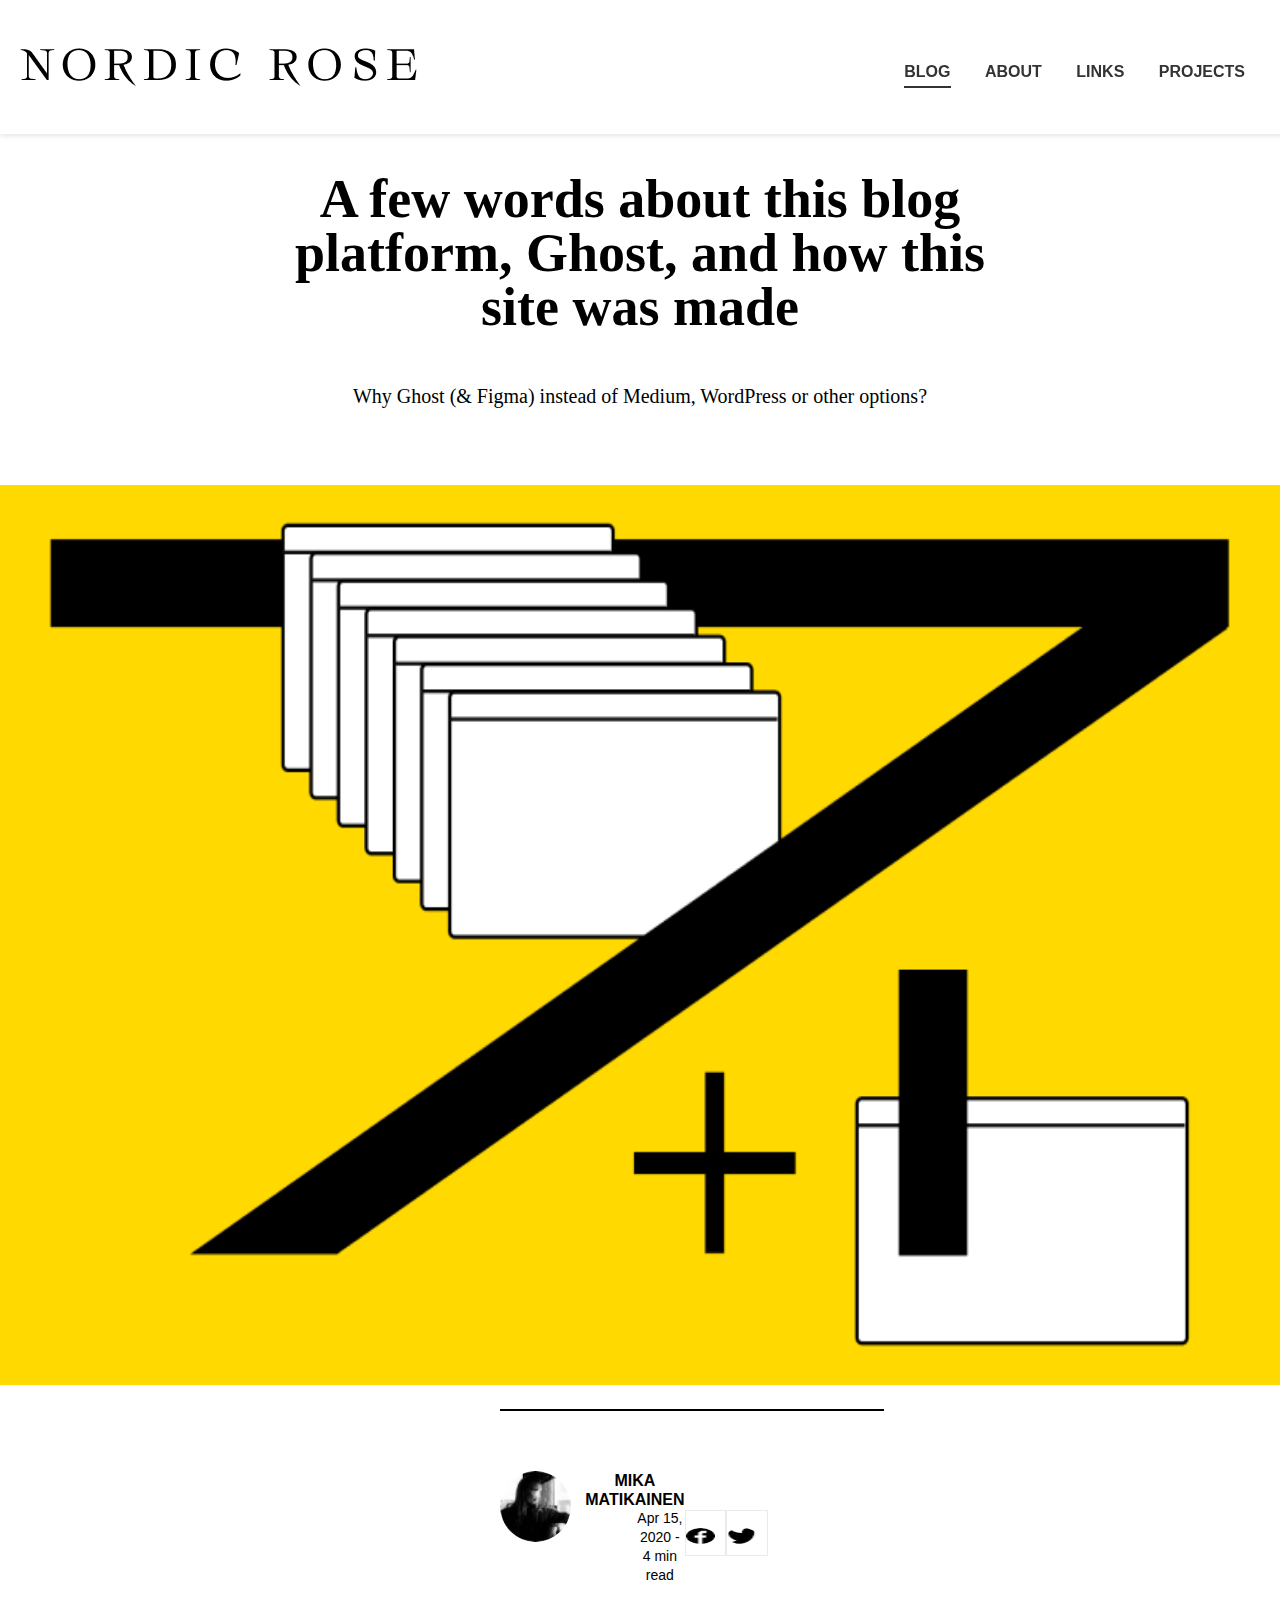
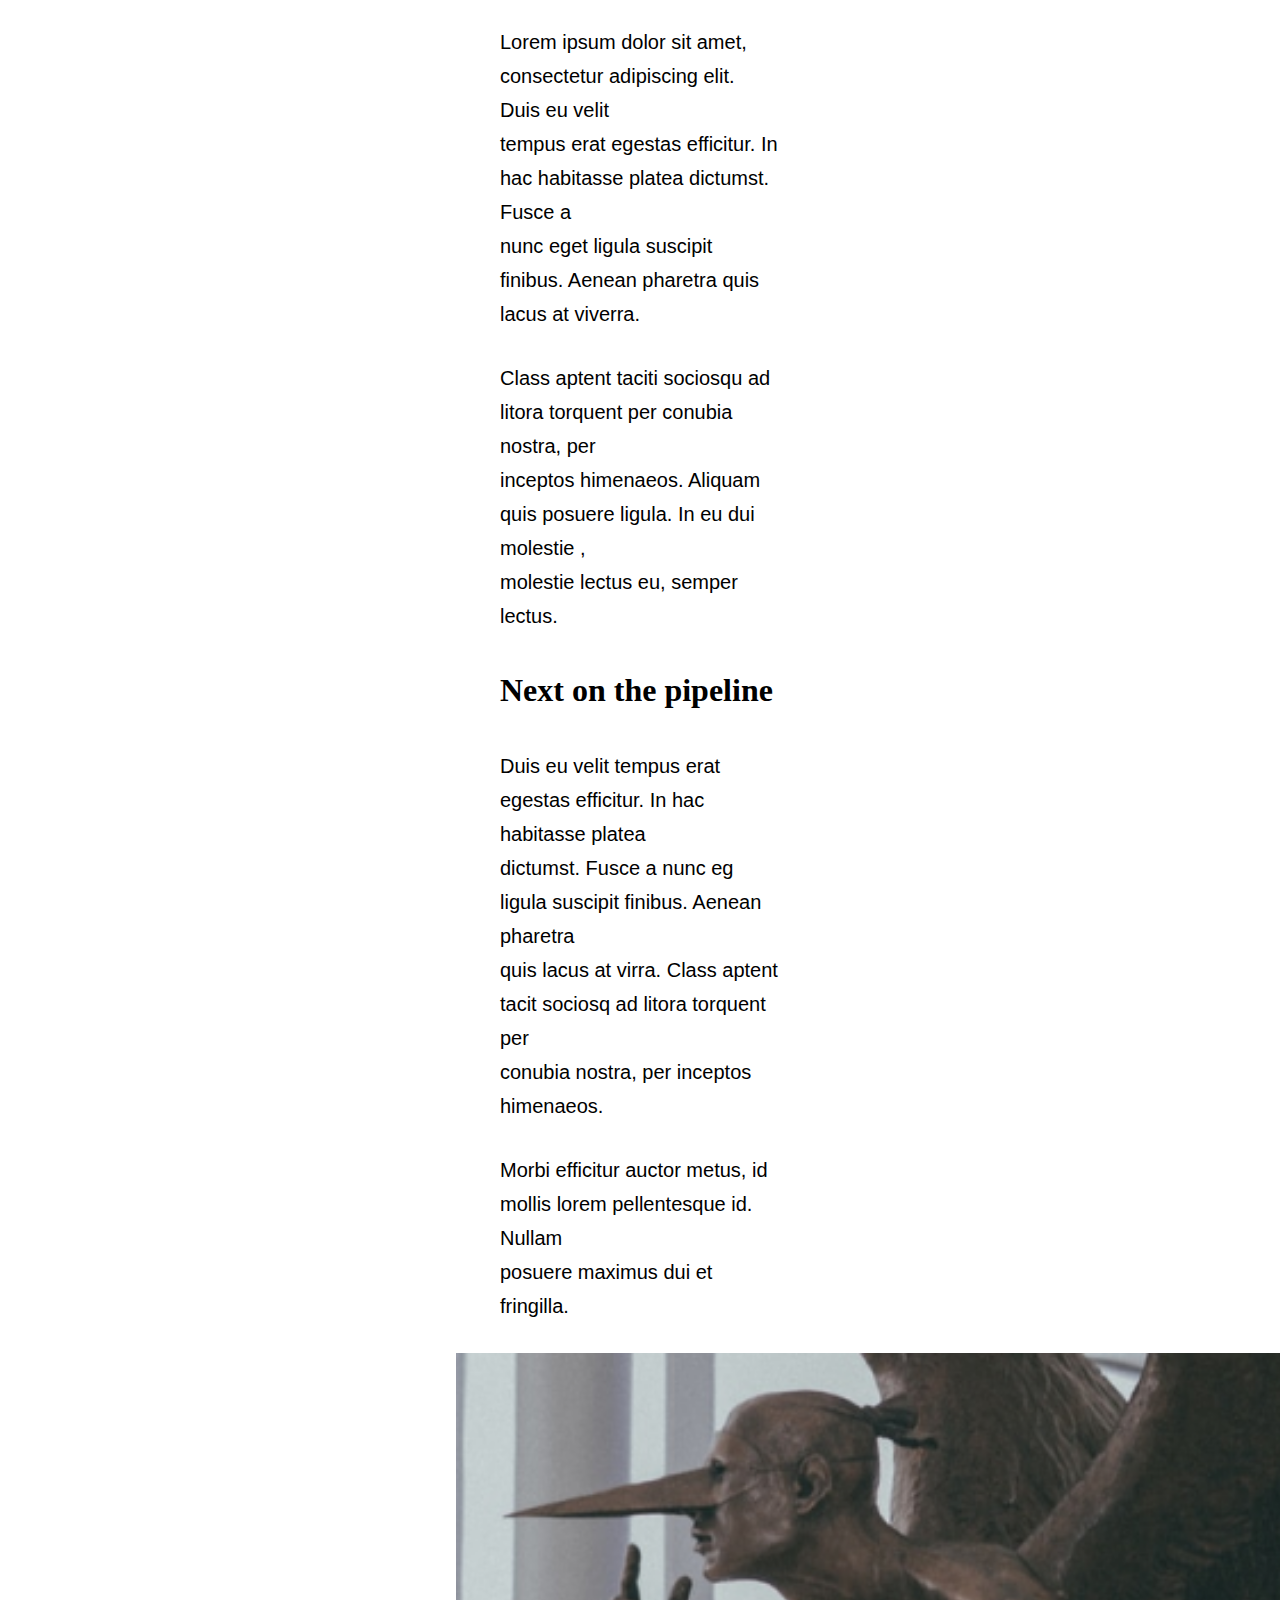
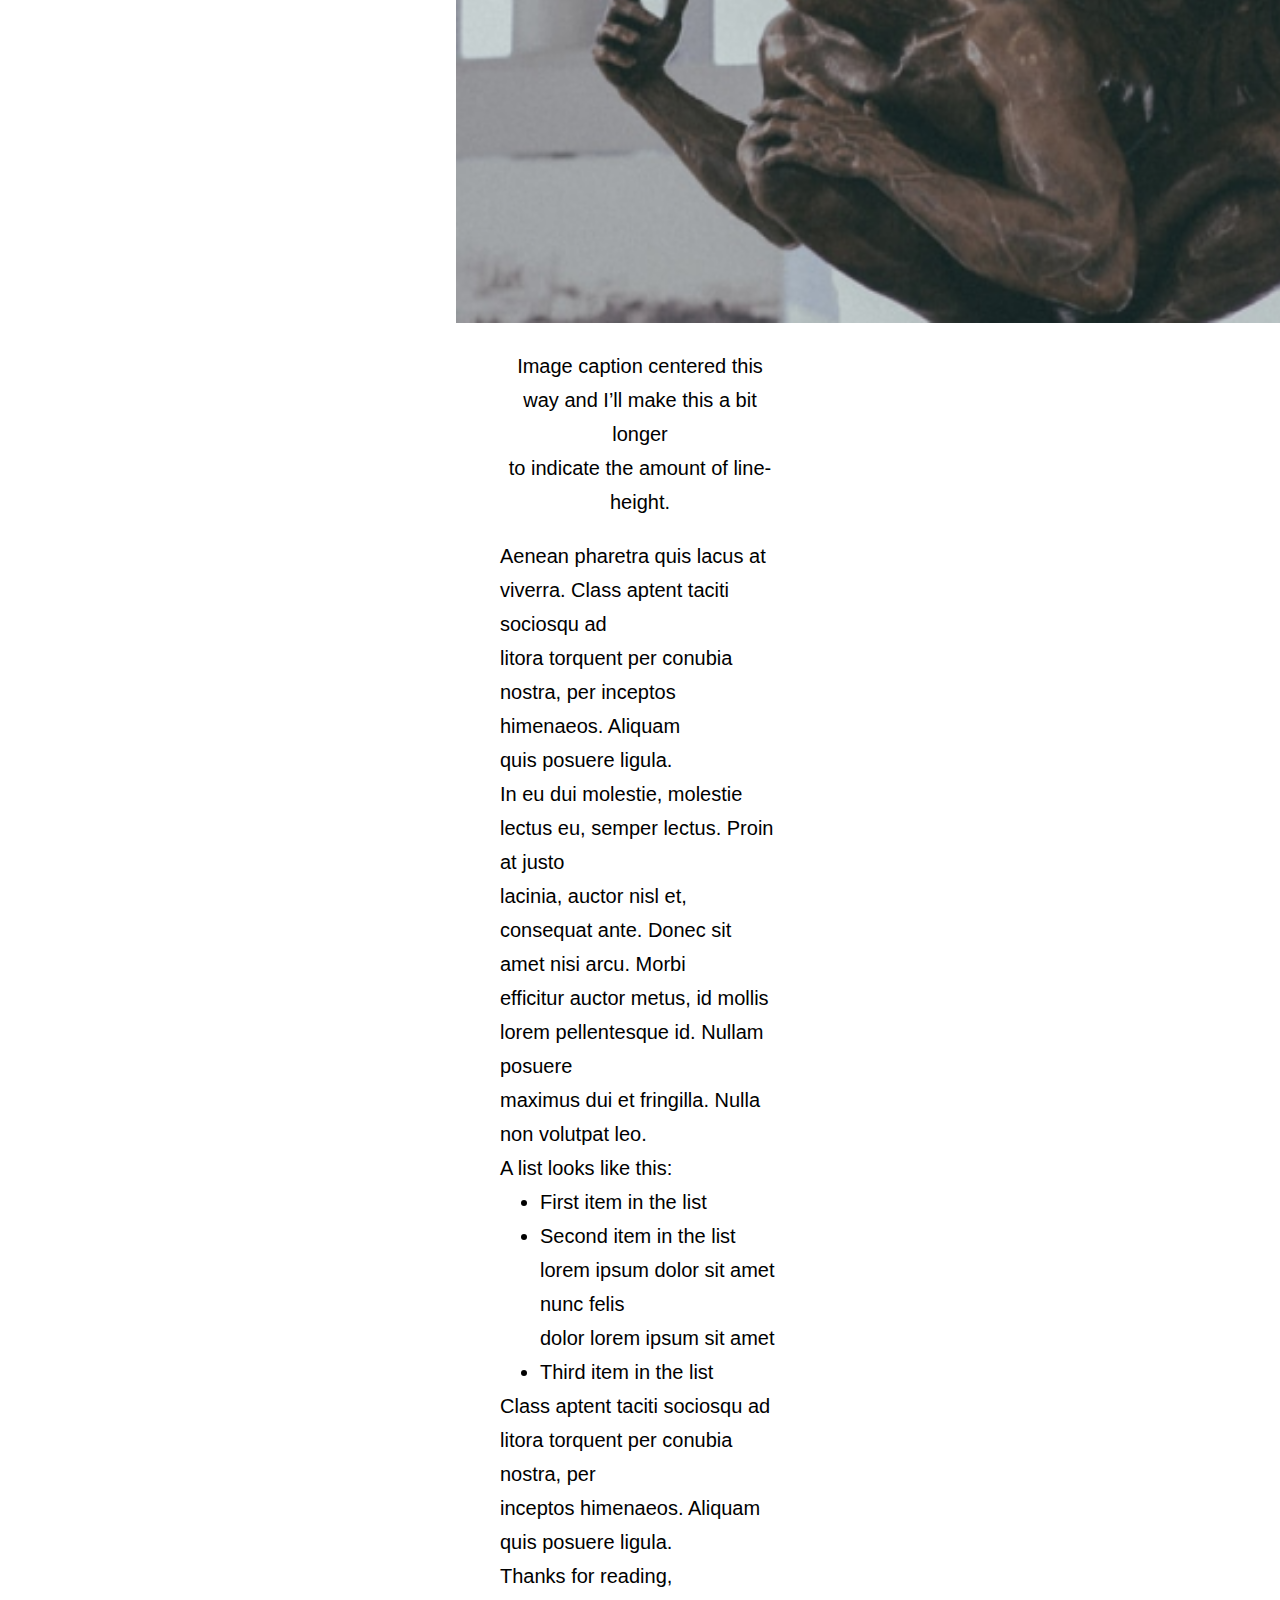
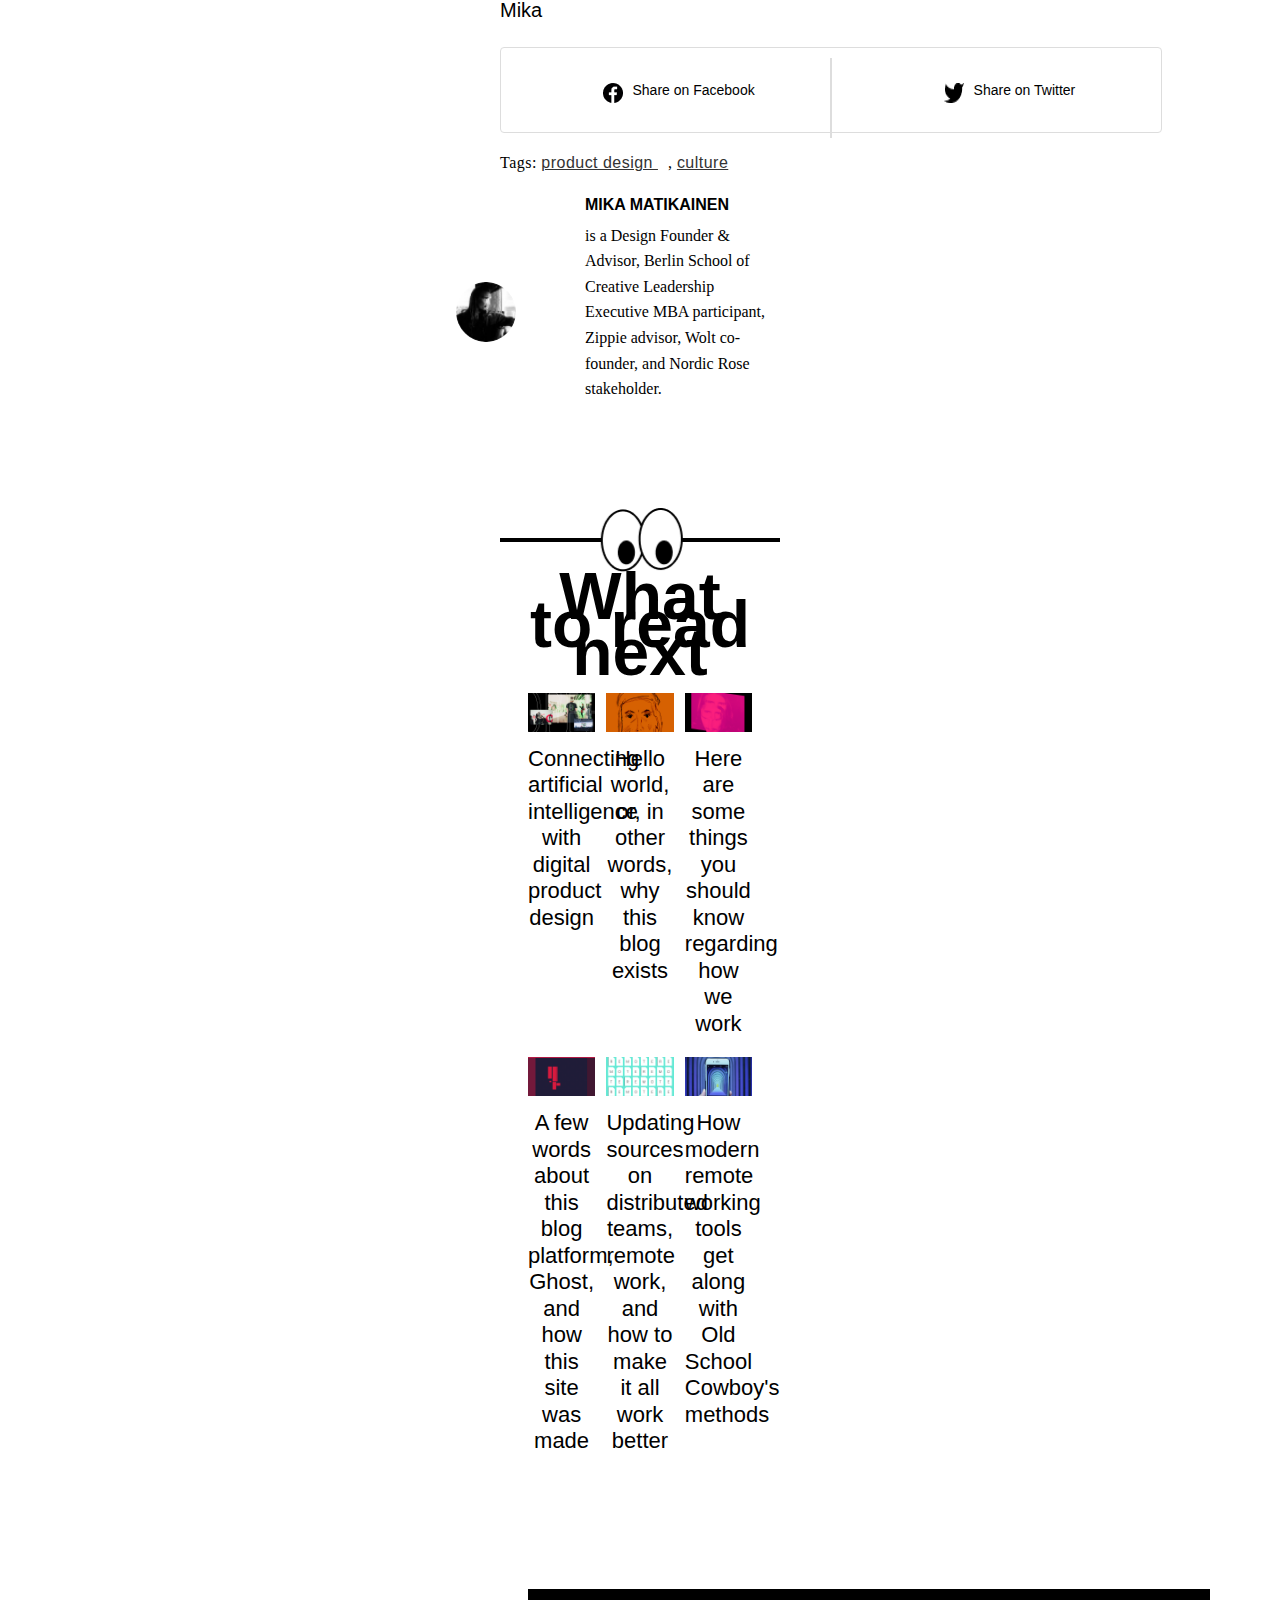
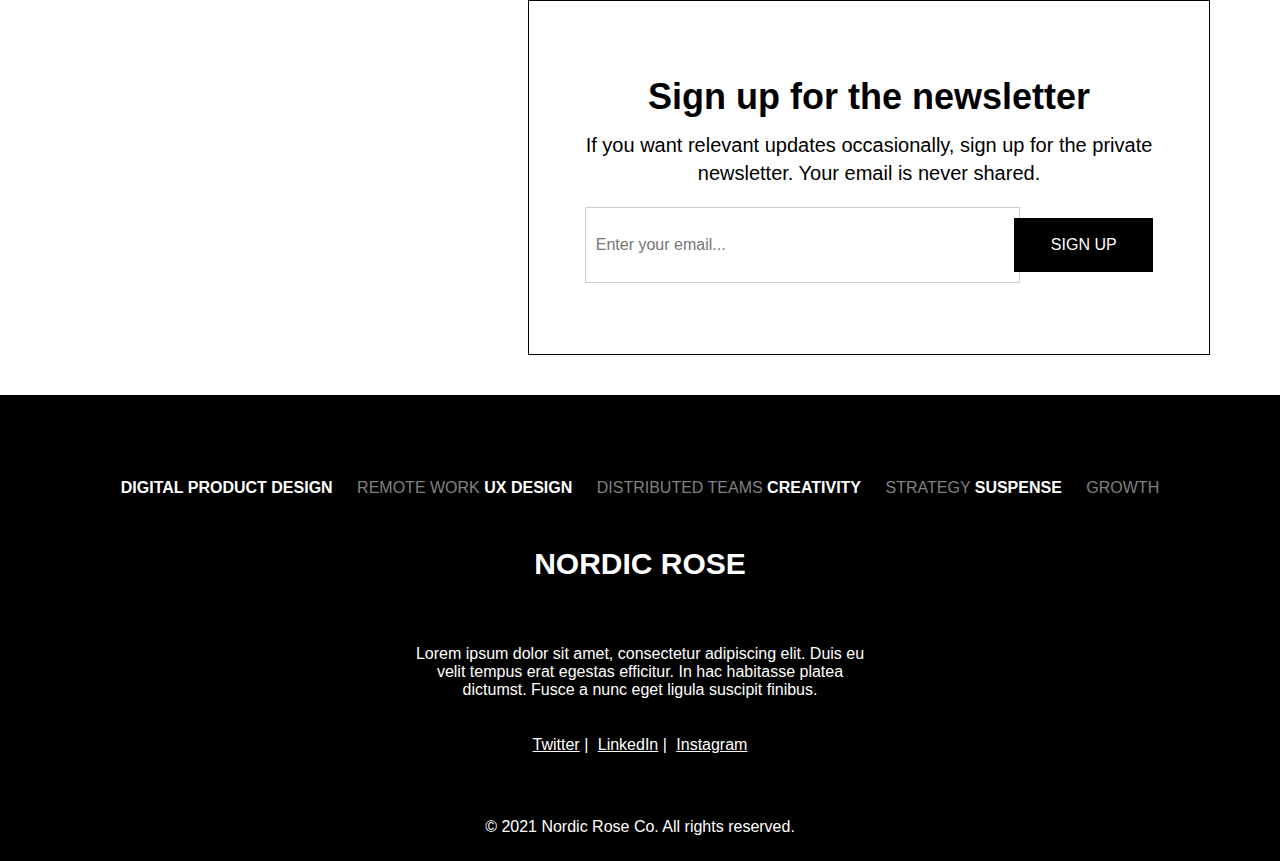
==== Article/article1.html @ 6a896f17 "BT1" ====
<!DOCTYPE html>
<html lang="en">
  <head>
    <meta charset="UTF-8" />
    <meta name="viewport" content="width=device-width, initial-scale=1.0" />
    <title>Document</title>
    <link rel="stylesheet" href="./Article.css" />
  </head>
  <body>
    <div class="container">
      <div>
        <header>
          <img src="../image/NORDIC ROSE.png" alt="" />
          <nav>
            <a href="#">BLOG</a>
            <a href="#">ABOUT</a>
            <a href="#">LINKS</a>
            <a href="#">PROJECTS</a>
          </nav>
          <div class="img_nav__mobile">
            <img src="../image/Group 50.jpg" alt="" />
          </div>
        </header>
      </div>
      <hr />
      <div class="heros">
        <h2>
          A few words about this blog platform, Ghost, and how this site was
          made
        </h2>
        <p>
          Why Ghost (& Figma) instead of Medium, WordPress or other options?
        </p>
        <img
          src="../image/banner.png"
          alt="Abstract design with yellow background and geometric shapes"
          width="1440px"
        />
      </div>
      <hr />
      <div class="articles">
        <div class="author">
          <div class="sub_author">
            <img
              alt="Author's profile picture"
             
              src="../image/Mask Group.png"
              
            />
            <div class="author-info">
              <h2>MIKA MATIKAINEN</h2>
              <p>Apr 15, 2020 - 4 min read</p>
            </div>
            
          </div>
          <div class="social-icons">
            <a href="#">
              <img
                alt="Facebook icon"
               
                src="../image/facebook 1.png"
               
              />
            </a>
            <a href="#">
              <img
                alt="Facebook icon"
               
                src="../image/Vector.png"
               
              />
            </a>
          </div>
          <div class="social-icons__mobile">
            <a href="#">
              <img
                alt="Facebook icon"
               
                src="../image/facebook 1.png"
               
              />
            </a>
            <a href="#">
              <img
                alt="Facebook icon"
               
                src="../image/Vector.png"
               
              />
            </a>
            <a href="#">
              <img
                alt="Facebook icon"
               
                src="../image/Vector_phone.png"
               
              />
            </a>
            
          </div>
        </div>
        <div class="content1">
          <p>
            Lorem ipsum dolor sit amet, consectetur adipiscing elit. Duis eu
            velit <br />
            tempus erat egestas efficitur. In hac habitasse platea dictumst.
            Fusce a <br />
            nunc eget ligula suscipit finibus. Aenean pharetra quis lacus at
            viverra.
          </p>
          <p class="one">
            Class aptent taciti sociosqu ad litora torquent per conubia nostra,
            per <br />inceptos himenaeos. Aliquam quis posuere ligula. In eu dui
            molestie ,<br />
            molestie lectus eu, semper lectus.
          </p>
          <h3>Next on the pipeline</h3>
          <p>
            Duis eu velit tempus erat egestas efficitur. In hac habitasse platea
            <br />
            dictumst. Fusce a nunc eg ligula suscipit finibus. Aenean pharetra
            <br />
            quis lacus at virra. Class aptent tacit sociosq ad litora torquent
            per <br />
            conubia nostra, per inceptos himenaeos.
          </p>
          <p class="one">
            Morbi efficitur auctor metus, id mollis lorem pellentesque id.
            Nullam <br />
            posuere maximus dui et fringilla.
          </p>
        </div>
        <div class="content1_mobile">
          <p>This lovely web is full of everything which is created I don't know what in mind, considering that sometimes totally bonkers stuff might be highly relevant if it has the right kind of thinking behind it.</p>
          <h3>Next on the pipeline</h3>
          <p>This lovely web is full of everything which is created I don't know what in mind, considering that sometimes totally bonkers stuff might be highly relevant if it has the right kind of thinking behind it. </p>
        </div>
        <div class="image-container">
          <img
            alt="Statue of a person with a long nose and wings"
            height="400"
            src="../image/Rectangle 8_mobile.png"
          />
          <p class="image-caption">
            Image caption centered this way and I’ll make this a bit longer
            <br />
            to indicate the amount of line-height.
          </p>
          <div class="caption_pc">
            <p>
              Aenean pharetra quis lacus at viverra. Class aptent taciti sociosqu
              ad
              <br />
              litora torquent per conubia nostra, per inceptos himenaeos. Aliquam
              <br />
              quis posuere ligula.
            </p>
            <p class="one">
              In eu dui molestie, molestie lectus eu, semper lectus. Proin at
              justo
              <br />
              lacinia, auctor nisl et, consequat ante. Donec sit amet nisi arcu.
              Morbi <br />
              efficitur auctor metus, id mollis lorem pellentesque id. Nullam
              posuere <br />
              maximus dui et fringilla. Nulla non volutpat leo.
            </p>
            <p>A list looks like this:</p>
            <ul>
              <li>First item in the list</li>
              <li>
                Second item in the list lorem ipsum dolor sit amet nunc felis
                <br />
                dolor lorem ipsum sit amet
              </li>
              <li>Third item in the list</li>
            </ul>
            <p class="two">
              Class aptent taciti sociosqu ad litora torquent per conubia nostra,
              per <br />
              inceptos himenaeos. Aliquam quis posuere ligula.
            </p>
            <p>
              Thanks for reading,
              <br />
              Mika
            </p>
          </div>
          <div class="caption_mobile">
            <p>This lovely web is full of everything which is created I don't know what in mind, considering that sometimes totally bonkers stuff might be highly relevant if it has the right kind of thinking behind it. </p>
            <p>Luckily, in the middle of all that, there are some pockets of content that offer delightfully valuable contrast to cursory wisdom in some of the established channels.</p>
        
        </div>
        <div class="social-share">
          <button>
           <img alt="Facebook icon" height="20" src="../image/facebook 1.png" width="20" />
           Share on Facebook
          </button>
          <div class="divider"></div>
          <button>
           <img alt="Twitter icon" height="20" src="../image/Vector.png" width="20"/>
           Share on Twitter
          </button>
         </div>
         <p class="share_mobile">Share:</p>
         <div class="social-share_mobile">
          <a href="#">
            <img
              alt="Facebook icon"
              height="44px"
              src="../image/facebook 1.png"
              width="140px"
            />
          </a>
          <a href="#">
            <img
              alt="Facebook icon"
              height="44px"
              src="../image/Vector.png"
              width="140px"
            />
          </a>
          <a href="#">
            <img
              alt="Facebook icon"
              height="44px"
              src="../image/Vector_phone.png"
              width="140px"
            />
          </a>
         </div>
         <div class="tags">
          Tags:
          <a href="#">
           product design
          </a>
          ,
          <a href="#">
           culture
          </a>
         </div>
         <div class="dot"></div>
         <div class="authors">
          <img alt="Profile picture of Mika Matikainen" height="70" src="../image/Mask Group.png" width="70">
           <div class="author-info">
            <p>
            <strong>
             MIKA MATIKAINEN
            </strong>

            <p class="auth"> is a Design Founder &amp; Advisor, Berlin School of Creative Leadership Executive MBA participant, Zippie advisor, Wolt co-founder, and Nordic Rose stakeholder.</p>
     </p>
    </div>
          </p>
           </div>
          </img>
         </div>
         <div class="dividers">
          <div class="eyes">
           <img src="../image/Group 10.png" alt="">
          </div>
          <div class="line">
          </div>
         </div>
         <div class="containers">
          <h1>
           What to read next
          </h1>
          <div class="grid">
           <div class="grid-item">
            <img alt="Connecting artificial intelligence with digital product design" height="176" src="../image/Rectangle 13.png" width="304"/>
            <p>
             Connecting artificial intelligence with digital product design
            </p>
           </div>
           <div class="grid-item">
            <img alt="Hello world, or, in other words, why this blog exists" height="176" src="../image/Rectangle 13 (1).png" width="304"/>
            <p>
             Hello world, or, in other words, why this blog exists
            </p>
           </div>
           <div class="grid-item">
            <img alt="Here are some things you should know regarding how we work" height="176" src="../image/Rectangle 12.png" width="304"/>
            <p>
             Here are some things you should know regarding how we work
            </p>
           </div>
           <div class="grid-item">
            <img alt="A few words about this blog platform, Ghost, and how this site was made" height="176" src="../image/Rectangle 37.png" width="304"/>
            <p>
             A few words about this blog platform, Ghost, and how this site was made
            </p>
           </div>
           <div class="grid-item">
            <img alt="Updating sources on distributed teams, remote work, and how to make it all work better" height="176" src="../image/Rectangle 39.png" width="304"/>
            <p>
             Updating sources on distributed teams, remote work, and how to make it all work better
            </p>
           </div>
           <div class="grid-item">
            <img alt="How modern remote working tools get along with Old School Cowboy's methods" height="176" src="../image/Rectangle 19.png" width="304"/>
            <p>
             How modern remote working tools get along with Old School Cowboy's methods
            </p>
           </div>
          </div>
          <div class="newsletter">
           <h2>
            Sign up for the newsletter
           </h2>
           <p>
            If you want relevant updates occasionally, sign up for the private newsletter. Your email is never shared.
           </p>
           <input placeholder="Enter your email..." type="email"/>
           <button>
            SIGN UP
           </button>
          </div>
         </div>
        
    </div>
    <footer>
      <p>
        <span class="bold">DIGITAL PRODUCT DESIGN</span>
        <span class="light">REMOTE WORK</span>
        <span class="bold">UX DESIGN</span>
        <span class="light">DISTRIBUTED TEAMS</span>
        <span class="bold">CREATIVITY</span>
        <span class="light">STRATEGY</span>
        <span class="bold">SUSPENSE</span>
        <span class="light">GROWTH</span>
      </p>
      <h5>NORDIC ROSE</h5>
      <p>
        Lorem ipsum dolor sit amet, consectetur adipiscing elit. Duis eu
        <br />
        velit tempus erat egestas efficitur. In hac habitasse platea <br />
        dictumst. Fusce a nunc eget ligula suscipit finibus.
      </p>
      <span class="social-links">
        <span>Twitter</span> | <span>LinkedIn</span> | <span>Instagram</span>
      </span>
      <p>© 2021 Nordic Rose Co. All rights reserved.</p>
    </footer>
    </div>
  </body>
</html>
---- Article/Article.css ----
@import url("https://fonts.cdnfonts.com/css/new-york-extra-large");
@import url("https://fonts.cdnfonts.com/css/sf-pro-display");
@import url("https://fonts.cdnfonts.com/css/new-york-extra-large");
@import url("https://fonts.cdnfonts.com/css/sf-mono");
@import url("https://fonts.cdnfonts.com/css/nokia-cellphone-fc");
@import url("https://fonts.cdnfonts.com/css/harriet-text");
@import url("https://fonts.cdnfonts.com/css/bricolage-grotesque");
@import url("https://fonts.cdnfonts.com/css/sf-pro-display");
@import url("https://fonts.cdnfonts.com/css/new-york-extra-large");
@import url("https://fonts.cdnfonts.com/css/gurnie");
body {
  font-family: Arial, sans-serif;
  margin: 0;
  padding: 0;
  background-color: #ffffff;
}

/* listing */
header {
  position: fixed;
  width: 100vw;
  top: 0;
  left: 0;
  background-color: white; /* Đảm bảo nền header không bị lẫn với nội dung bên dưới */
  z-index: 1000; /* Đảm bảo header nằm trên các thành phần khác */
  padding: 0 20px;
  display: flex;
  align-items: center;
  justify-content: space-between; /* Đẩy `nav` sang bên phải */
  box-shadow: 0 2px 5px rgba(0, 0, 0, 0.1); /* Tạo bóng nhẹ nếu cần */
  height: 134px;
}

header .img_nav__mobile {
  display: none;
}
nav {
  margin-top: 10px;
  margin-right: 40px;
}

nav a {
  margin: 0 15px;
  display: inline-block;
  text-decoration: none;
  color: #333;
  font-weight: bold;
  padding: 10px 0px;
  font-family: "Gurnie", sans-serif;
}
.hero {
  text-align: center;
  margin: 40px 0;
  margin-top: 150px;
  width: 100vw;
}
.hero img {
  width: 854px;
  height: 533px;
}
.hero h2 {
  font-family: "New York Extra Large", sans-serif;
  font-size: 54px;
  margin: 20px 0 10px;
  width: 800px;
  margin-left: 560px;
}
.hero p {
  font-size: 20px;
  color: #777;
  font-family: "SF Mono", sans-serif;
}
.articles {
  text-align: center;
  margin: 40px 0;
  margin-left: 500px;
  margin-right: 500px;
}
.articles h2 {
  font-family: "New York Extra Large", sans-serif;
  font-size: 44px;
  margin-bottom: 20px;
}
.article h3 {
  font-family: "SF Pro Display", sans-serif;
  line-height: 26.4px;
  font-size: 22px;
  text-align: center;
}
.article-row {
  display: flex;
  justify-content: space-between;
  margin-bottom: 20px;
}
.article {
  width: 48%; /* Giữ độ rộng là 48% */
  text-align: center;
  margin-right: 1%; /* Thêm khoảng cách giữa các ảnh */
  margin-top: -36px;
}
.article:last-child {
  margin-right: 0; /* Bỏ khoảng cách bên phải cho ảnh cuối cùng */
}
.article img {
  width: 304px; /* Đặt chiều rộng ảnh là 100% */
  height: 176px; /* Chiều cao tự động để giữ tỉ lệ */
  object-fit: cover;
  margin-left: 20px;
  margin-top: 78px;
}

.article p {
  font-size: 14px;
  color: #777;
  margin: 0;
}
footer {
  background-color: #000;
  color: #fff;
  text-align: center;
  padding: 20px 0;
  margin-top: 40px;
}
footer p {
  margin: 5px 0;
  margin-top: 64px;
}
footer h5 {
  margin-top: 50px;
  font-size: 30px;
}
footer a {
  color: #fff;
  text-decoration: none;
  margin: 0 10px;
}
hr {
  border: none; /* Bỏ các đường viền mặc định */
  height: 2px; /* Đặt độ dày cho đường gạch */
  background-color: black; /* Màu sắc của đường gạch */
  margin: 20px 0; /* Khoảng cách trên và dưới */
  width: 30%;
  margin-left: 650px;
}
.light {
  color: gray; /* Màu nhạt cho chữ */
  font-weight: normal; /* Chữ không đậm */
  margin-left: 20px;
}

.bold {
  font-weight: bold; /* Chữ đậm */
}
nav a:first-child {
  border-bottom: 2px solid #333; /* Thêm gạch chân dưới `BLOG` */
  padding-bottom: 5px; /* Thêm khoảng cách giữa chữ và gạch chân */
}

.social-links {
  display: inline-block;
  margin-top: 32px;
}

.social-links span {
  text-decoration: underline; /* Gạch chân từng chữ */
}

.social-links span + span {
  margin-left: 5px; /* Tạo khoảng cách giữa các chữ nếu cần */
}

/* article */
.heros {
  margin-top: 150px;
}
.heros h2 {
  font-family: "New York Extra Large";
  font-size: 54px;
  font-weight: 700;
  line-height: 54px;
  text-align: center;
  margin-left: 291px;
  margin-right: 291px;
}
.heros img {
  width: 100vw;
  height: 900px;
  margin-top: 52px;
}
.heros p {
  font-family: "SF Mono";
  font-size: 20px;
  font-weight: 400;
  line-height: 34px;
  text-align: center;
}
.author {
  display: flex;
  align-items: center;
  margin-bottom: 20px;
  margin-left: 150px;
}
.sub_author {
  display: flex;
}
.sub_author img {
  width: 140px;
  height: 44px;

  gap: 0px;
  opacity: 0px;
}
.social-share {
  text-align: left;
}
.social-icons {
  margin-left: auto; /* Đẩy phần social-icons sang bên phải */
  margin-right: 150px;
}
.social-icons__mobile {
  display: none;
}
.author img {
  margin-right: 10px;
}

.author-info h2 {
  margin: 0;
  font-size: 16px;
  font-weight: 700px;
  line-height: 19.09px;
  font-family: "SF Pro Display", sans-serif;
}
.author-info p {
  margin: 0;

  font-size: 14px;
  line-height: 19.09px;
  font-family: "SF Pro Display", sans-serif;
}

.content1 h2 {
  font-size: 20px;
  margin-top: 20px;
  margin: 0; /* Đảm bảo không có margin khác */
  font-weight: 400;
  line-height: 34px;
  font-family: "New York Medium", sans-serif;
}
.content1_mobile {
  display: none;
}
.content1 p {
  font-size: 20px;
  margin-top: 20px;
  margin: 0; /* Đảm bảo đồng nhất với h2 */
  font-weight: 400;
  line-height: 34px;
  font-family: "New York Medium", sans-serif;
  text-align: left;
}

.content1 .one {
  margin-top: 30px !important;
}
.content1 .two {
  margin-top: 30px !important;
}
.content1 h3 {
  font-family: "SF Pro Display";
  font-size: 32px;
  font-weight: 700;
  line-height: 51.2px;
  text-align: left;
}
.image-container img {
  width: 854px;
  height: 570px;
  top: 2215px;
  left: 293px;
  gap: 0px;
  opacity: 0px;
}
.image-container .caption_mobile {
  display: none;
}
.img .hero3 {
  text-align: center;
  margin: 40px 0;
  margin-top: 150px;
  width: 100vw;
}
.hero3 img {
  width: "1440px";
  height: "900px";
}
.hero3 h2 {
  font-family: "New York Extra Large", sans-serif;
  font-size: 54px;
  margin: 20px 0 10px;
  width: 800px;
  margin-left: 560px;
}
.hero3 p {
  font-size: 20px;
  color: #777;
  font-family: "SF Mono", sans-serif;
}
.image-container img {
  width: 854px;
  height: 570px;
  margin-top: 30px;
}
.image-container {
  font-family: "SF Pro Display", sans-serif;
  font-size: 16px;
  font-weight: 500px;
  line-height: 22.4px;
  text-align: center;
}
.image-container p {
  font-family: "New York Medium", sans-serif;
  font-size: 20px;
  font-weight: 400px;
  line-height: 34px;
}
.image-container ul li {
  font-family: "New York Medium", sans-serif;
  font-size: 20px;
  font-weight: 400px;
  line-height: 34px;
}
.social-share {
  display: flex;
  justify-content: space-between;
  margin: 20px 0;
  padding: 10px;
  border: 1px solid #ddd;
  border-radius: 4px;
  width: 640px;
  height: 64px;
}
.social-share button {
  background: none;
  border: none;
  font-size: 14px;
  cursor: pointer;
  padding: 10px 20px;
  margin-left: 70px;
  width: 45%;
  text-align: center;
  display: flex;
  align-items: center;
  justify-content: center;
  font-family: "SF Pro Display", sans-serif;
}
.social-share button img {
  margin-right: 10px;
  width: 20px;
  height: 20px;
}
.tags {
  margin: 20px 0;
  text-align: left;
}
.tags a {
  color: #333;
  margin-right: 10px;
  font-family: "SF Pro Display", sans-serif;
  text-decoration: underline; /* Gạch chân chữ */
}
.author {
  display: flex;
  align-items: center;
  margin: 20px 0;
  padding: 20px 0;
}
.author img {
  border-radius: 50%;
  width: 71.25px;
  height: 71.25px;
}
.author-info {
  font-size: 14px;
  margin-left: 5px;
  margin-left: 4px;
}
.author-info strong {
  display: block;
  margin-bottom: 5px;
  font-size: 16px;
  line-height: 25.6px;
}
.social-share_mobile {
  display: none;
}
.social-icons {
  /* background-color: #ffd900; */
  width: 140px;
  height: 44px;
  display: flex;
  align-items: center;

  margin-top: 10px;
}
.social-icons a {
  flex: 1;
  border: 1px solid #eaeaea;
  height: 100%;
  width: 33%;
  display: flex;
  align-items: center;
  justify-content: center;
}
.social-icons a img {
  width: 29.62px !important;
  height: 16px !important;
  margin-top: 5px;
}
.share_mobile {
  display: none;
}
.divider {
  width: 2px;
  height: 80px;
  background-color: #ddd;
  margin: 0 10px;
  border: 1px;
  align-self: stretch;
}
.dividers {
  display: flex;
  align-items: center;
}

.dividers .eyes {
  display: flex;
  justify-content: center;
  align-items: center;
  margin: 0 10px;
  width: 82px;
  height: 64.29px;
}
.dividers .eyes img {
  width: 82px;
  height: 64.29px;
}
.dividers .line {
  flex-grow: 1;
  height: 4px;
  background-color: #000000;
  border: 2px;
  width: 1440px;
}
.image-caption p {
  font-family: "New York Medium";
  font-size: 20px;
  font-weight: 400;
  line-height: 34px;
  text-align: left;
}
.image-caption .one {
  font-family: "New York Medium";
  font-size: 20px;
  font-weight: 400;
  line-height: 34px;
  text-align: left;
}
.caption_pc {
  font-family: " New York Medium";
  font-size: 20px;
  font-weight: 400;
  line-height: 34px;
  text-align: left;
}
.caption_pc ul {
  font-size: 20px;
  margin-top: 20px;
  margin: 0; /* Đảm bảo đồng nhất với h2 */
  font-weight: 400;
  line-height: 34px;
  font-family: "New York Medium", sans-serif;
  text-align: left;
}
.caption_pc p {
  font-size: 20px;
  margin-top: 20px;
  margin: 0; /* Đảm bảo đồng nhất với h2 */
  font-weight: 400;
  line-height: 34px;
  font-family: "New York Medium", sans-serif;
  text-align: left;
}
/* ảnh hàng 3 và signin */
.containers {
  width: 80%;
  margin: 0 auto;
}
.containers h1 {
  font-family: "New York Extra Large", sans-serif;
  font-size: 66px;
  line-height: 28px;
  font-weight: 700px;
  text-align: center;
  margin-top: 40.07px;
}
h1 {
  font-size: 2em;
  margin: 20px 0;
}
.grid {
  display: flex;
  flex-wrap: wrap;
  justify-content: space-between;
  margin-top: 27px;
}
.grid-item {
  width: 30%;
  margin-bottom: 20px;
}
.grid-item img {
  width: 100%;
  height: auto;
}
.grid-item p {
  font-size: 1em;
  margin: 10px 0 0;
  font-family: "SF Pro Display", sans-serif;
  font-size: 22px;
  line-height: 26.5px;
  font-weight: 500px;
}
.newsletter {
  border: 1px solid #000;
  padding: 20px;
  margin: 40px 0;
  width: 640px;
  height: 313px;
  margin-top: 114px;
  border-top-width: 12px; /* Đường viền trên đậm hơn */
}
.newsletter h2 {
  font-size: 36px;
  margin-bottom: 10px;
  line-height: 28px;
  font-family: "New York Extra Large", sans-serif;
  text-align: center;
  margin-top: 62px;
}
.newsletter p {
  font-size: 20px;
  margin-bottom: 20px;
  font-family: "SF Pro Display", sans-serif;
  line-height: 28px;
  font-weight: 400px;
  text-align: center;
}
.newsletter input[type="email"] {
  width: 413px;
  height: 54px;
  padding: 10px;
  margin-bottom: 10px;
  border: 1px solid #ccc;
  font-size: 1em;
}
.newsletter button {
  padding: 10px 20px;
  font-size: 1em;
  background-color: #000;
  color: #fff;
  border: none;
  cursor: pointer;
  width: 139px;
  height: 54px;
  margin-left: -10px; /* Khoảng cách giữa nút và ô input */
}
.dividers {
  position: relative;
  margin-top: 136px;
}
.dividers .line {
  flex-grow: 0;
  height: 4px;
  background-color: black;
  border: 2px;
  width: 100vw;
}
.dividers .eyes {
  position: absolute;
  left: 50%;
  transform: translate(-60%);
}
.dividers .eyes img {
  width: 82px;
  height: 64.29px;
}

.image-caption {
  font-size: 16px;
  font-weight: 500;
  line-height: 22.4px;
  text-align: center;
}

.tags {
  text-align: left;

  font-family: "SF Pro Text";
  font-size: 16px;
  font-weight: 500;
  line-height: 19.09px;
  letter-spacing: 0.03em;
  text-align: left;
}

.authors {
  display: flex;
  align-items: center;
}
.authors img {
  border-radius: 50%;
  width: 60px;
  height: 60px;
  margin-right: 15px;
}
.author-text {
  font-size: 16px;
  line-height: 1.5;
}
.author-info strong {
  font-weight: bold;
  text-align: left;
}
.author-info p {
  margin: 0;
  margin-left: 50px;
}
.author-info .auth {
  font-family: SF Pro Text;
  font-size: 16px;
  font-weight: 400;
  line-height: 25.6px;
  text-align: left;
}
.social-share button img {
  margin-top: 6px;
}
hr {
  background-color: black;
  border: 3px;
  margin-left: 500px;
}
.image-container img {
  margin-left: -44px;
}
@media (max-width: 768px) {
  .header {
    font-size: 64px;
    padding: 20px 40px;
    height: 65px;
  }
  .version {
    font-size: 18px;
    padding-left: 40px;
  }
  .content {
    padding: 40px;
  }
  .section-title {
    font-size: 44px;
    font-family: "New York Extra Large", sans-serif;
    margin-top: 50px;
  }
  .section-content {
    font-size: 20px;
  }
  .font-name {
    font-size: 24px;
  }
  .font-description {
    font-size: 18px;
  }
  /* |-----------------------
    -| Listing
    -|----------------------- 
  */
  header {
    height: 65px;
  }
  header img {
    width: 217px;
  }
  header h1 {
    margin-left: 24px;
  }
  nav {
    display: none;
  }
  header .img_nav__mobile {
    display: block;
    padding: 27px 40px 24px;
    /* height: 60px; */
  }
  header .img_nav__mobile img {
    width: 27px;
  }
  .hero {
    width: 100vw;
    margin-top: 123px;
  }
  .hero img {
    width: 100vw;
    height: 235px;
  }
  .hero h2 {
    font-family: "New York Extra Large", sans-serif;
    font-size: 36px;
    margin: 20px 10px 24px;
    width: 400px;
    line-height: 42.96px;
    text-align: center;
    margin-left: 15px;
  }
  .hero p {
    font-size: 20px;
    color: black;
    font-family: "SF Mono", sans-serif;
    line-height: 29.2px;
  }
  hr {
    border: none; /* Bỏ các đường viền mặc định */
    height: 2px; /* Đặt độ dày cho đường gạch */
    background-color: black; /* Màu sắc của đường gạch */
    margin: 20px 0; /* Khoảng cách trên và dưới */
    width: 100%;
  }
  .articles {
    text-align: center;
    margin: 40px 0;
  }
  .article-row {
    display: grid;
    grid-template-columns: auto;
    gap: 20px 0px;
  }
  .article {
    width: 100vw;
  }
  .article img {
    width: 335px;
    height: 194px;
    top: 836px;
    left: 20px;
    gap: 0px;
    opacity: 0px;
    margin-top: 42px;
  }
  /* |-----------------------
    -| article
    -|----------------------- 
  */
  .headers {
    width: 375px;
    height: 65px;
  }
  .heros {
    width: 100vw;
    margin-top: 123px;
  }
  .heros img {
    width: 100vw;
    height: 235px;
    margin-left: 19px;
  }
  .heros h2 {
    font-family: "New York Extra Large", sans-serif;
    font-size: 36px;
    margin: 20px 10px 24px;
    width: 400px;
    line-height: 42.96px;
    text-align: center;
    margin-left: 15px;
  }
  .heros p {
    font-family: "SF Mono";
    font-size: 16px;
    font-weight: 400;
    line-height: 27.2px;
    text-align: center;
  }
  hr {
    width: 90%;
    margin: 25px auto -10px;
  }

  .author {
    display: flex;
    flex-direction: column;
    align-items: center;
  }
  .authors {
    display: flex;

    align-items: center;
  }
  .authors img {
    border-radius: 50%;
    width: 60px !important;
    height: 60px !important;
    /* margin-right: 15px !important; */
    margin-left: 10px !important;
  }
  .authors-text {
    font-size: 16px;
    line-height: 1.5;
  }
  .author-info strong {
    font-weight: bold;
  }
  .authors .author-info strong {
    font-weight: bold;
  }
  .author-info p {
    font-family: "SF Pro Text";
    font-size: 13px;
    font-weight: 400;
    line-height: 15.51px;
    margin-left: 9px;
  }
  .authors .author-info p {
    font-family: SF Pro Text;
    font-size: 13px;
    font-weight: 400;
    line-height: 15.51px;
    text-align: left;
  }
  .authors {
  }
  .author-info h2 {
    font-family: "SF Pro Text";
    font-size: 13px;
    font-weight: 700;
    line-height: 15.51px;
    letter-spacing: 0.05em;
    text-align: left;
  }

  .sub_author img {
    width: 70px;
    height: 70px;
    margin-left: -127px;
  }
  .social-icons {
    display: none;
  }
  .social-icons__mobile {
    /* background-color: #ffd900; */
    width: 335px !important;
    height: 54px !important;
    display: flex;
    align-items: center;
    justify-content: space-evenly;

    margin-top: 30px;
  }
  .social-icons__mobile a {
    border: 1px solid #eaeaea;
    height: 100%;
    width: 33%;
    display: flex;
    align-items: center;
    justify-content: center;
  }
  .social-icons__mobile a img {
    width: 20px !important;
    height: 20px !important;
    margin-top: 5px;
  }
  .content1 {
    display: none;
  }
  .content1_mobile {
    display: block;
  }
  .content1_mobile p:nth-child(1) {
    width: 350px;
    /* color: red; */
    font-family: "New York Medium";
    font-size: 16px;
    font-weight: 400;
    line-height: 27.2px;
    text-align: left;
    margin-left: 38px;
  }
  .content1_mobile h3 {
    font-family: "SF Pro Display";
    font-size: 26px;
    font-weight: 700;
    line-height: 31.03px;
    text-align: left;
    margin-left: 38px;
  }
  .content1_mobile p:nth-child(3) {
    width: 350px;
    /* color: red; */
    font-family: "New York Medium";
    font-size: 16px;
    font-weight: 400;
    line-height: 27.2px;
    text-align: left;
    margin-left: 38px;
  }
  .image-container img {
    width: 375px;
    height: 250px;
    margin-left: 10px;
  }

  .image-container .image-caption {
    font-family: "SF Pro Text";
    font-size: 13px;
    font-weight: 500;
    line-height: 18.2px;
    text-align: center;
    margin-top: 0px;
  }
  .image-container .caption_pc {
    display: none;
  }
  .image-container .caption_mobile {
    display: block;
  }
  .image-container .caption_mobile p {
    width: 350px;
    margin-left: 38px;
    font-family: "New York Medium";
    font-size: 16px;
    font-weight: 400;
    line-height: 27.2px;
    text-align: left;
  }
  .social-share {
    display: none;
  }
  .social-share_mobile {
    display: block;
    width: 335px;
    height: 54px;
    display: flex;
    align-items: center;
    justify-content: space-evenly;
    margin-left: 38px;
    margin-top: 36px;
  }
  .social-share_mobile a {
    border: 1px solid #eaeaea;
    height: 100%;
    width: 33%;
    display: flex;
    align-items: center;
    justify-content: center;
  }
  .social-share_mobile a img {
    width: 20px;
    height: 20px;
    margin-top: 5px;
  }
  .share_mobile {
    display: block;
    text-align: left;
    margin-left: 38px;
  }
  .tags {
    margin: 20px 0;
    text-align: left;
    margin-left: 38px;
  }
  .dot {
    border-top: 2px dotted black;
    width: 90%;
    margin: 0px auto;
  }
  .dividers {
    position: relative;
    margin-top: 50px;
  }
  .dividers .line {
    flex-grow: 0;
    height: 4px;
    background-color: black;
    border: 2px;
    width: 100vw;
  }
  .dividers .eyes {
    position: absolute;
    left: 50%;
    transform: translate(-60%);
  }
  .dividers .eyes img {
    width: 82px;
    height: 64.29px;
  }
  .containers h1 {
    font-family: N "ew York Extra Large";
    font-size: 32px;
    font-weight: 700;
    line-height: 38.19px;
    text-align: center;
  }
  .grid {
    display: grid;
    grid-template-columns: auto;
    justify-content: space-between;
    margin-top: 27px;
  }
  .grid-item {
    width: 100%;
    margin-bottom: 20px;
  }
  .grid-item p {
    font-family: "SF Pro Display";
    font-size: 22px;
    font-weight: 500;
    line-height: 26.4px;
    text-align: center;
  }
  .grid-item img {
    width: 335px;
    height: 194px;
    top: 3078px;
    left: 20px;
    gap: 0px;
    opacity: 0px;
  }
  .newsletter {
    border: 1px solid #000;
    padding: 20px;
    margin: 40px 0;
    width: 100vw;
    height: 313px;
    margin-top: 114px;
    border-top-width: 12px; /* Đường viền trên đậm hơn */
    margin-left: -45px;
  }
  .newsletter h2 {
    font-family: "New York Extra Large";
    font-size: 29px;
    font-weight: 700;
    line-height: 29px;
    text-align: center;
    width: 350px;
    margin: 30px 20px 10px;
  }
  .newsletter p {
    font-family: "SF Pro Text";
    font-size: 16px;
    font-weight: 400;
    line-height: 22.4px;
    text-align: center;
    width: 250px;
    margin-left: 68px;
  }
  .newsletter input[type="email"] {
    width: 150px;
    height: 44px;
    border: 1px 0px 0px 0px;
    opacity: 0px;
    margin-left: 50px;
  }
  .newsletter button {
    width: 108px;
    height: 64px;
    top: 3675px;
    left: 233px;
    gap: 0px;
    opacity: 0px;
  }
  footer {
    background-color: #000;
    color: #fff;
    text-align: center;
    padding: 20px 0;
    margin-top: 40px;
    margin-right: -35px;
  }
}
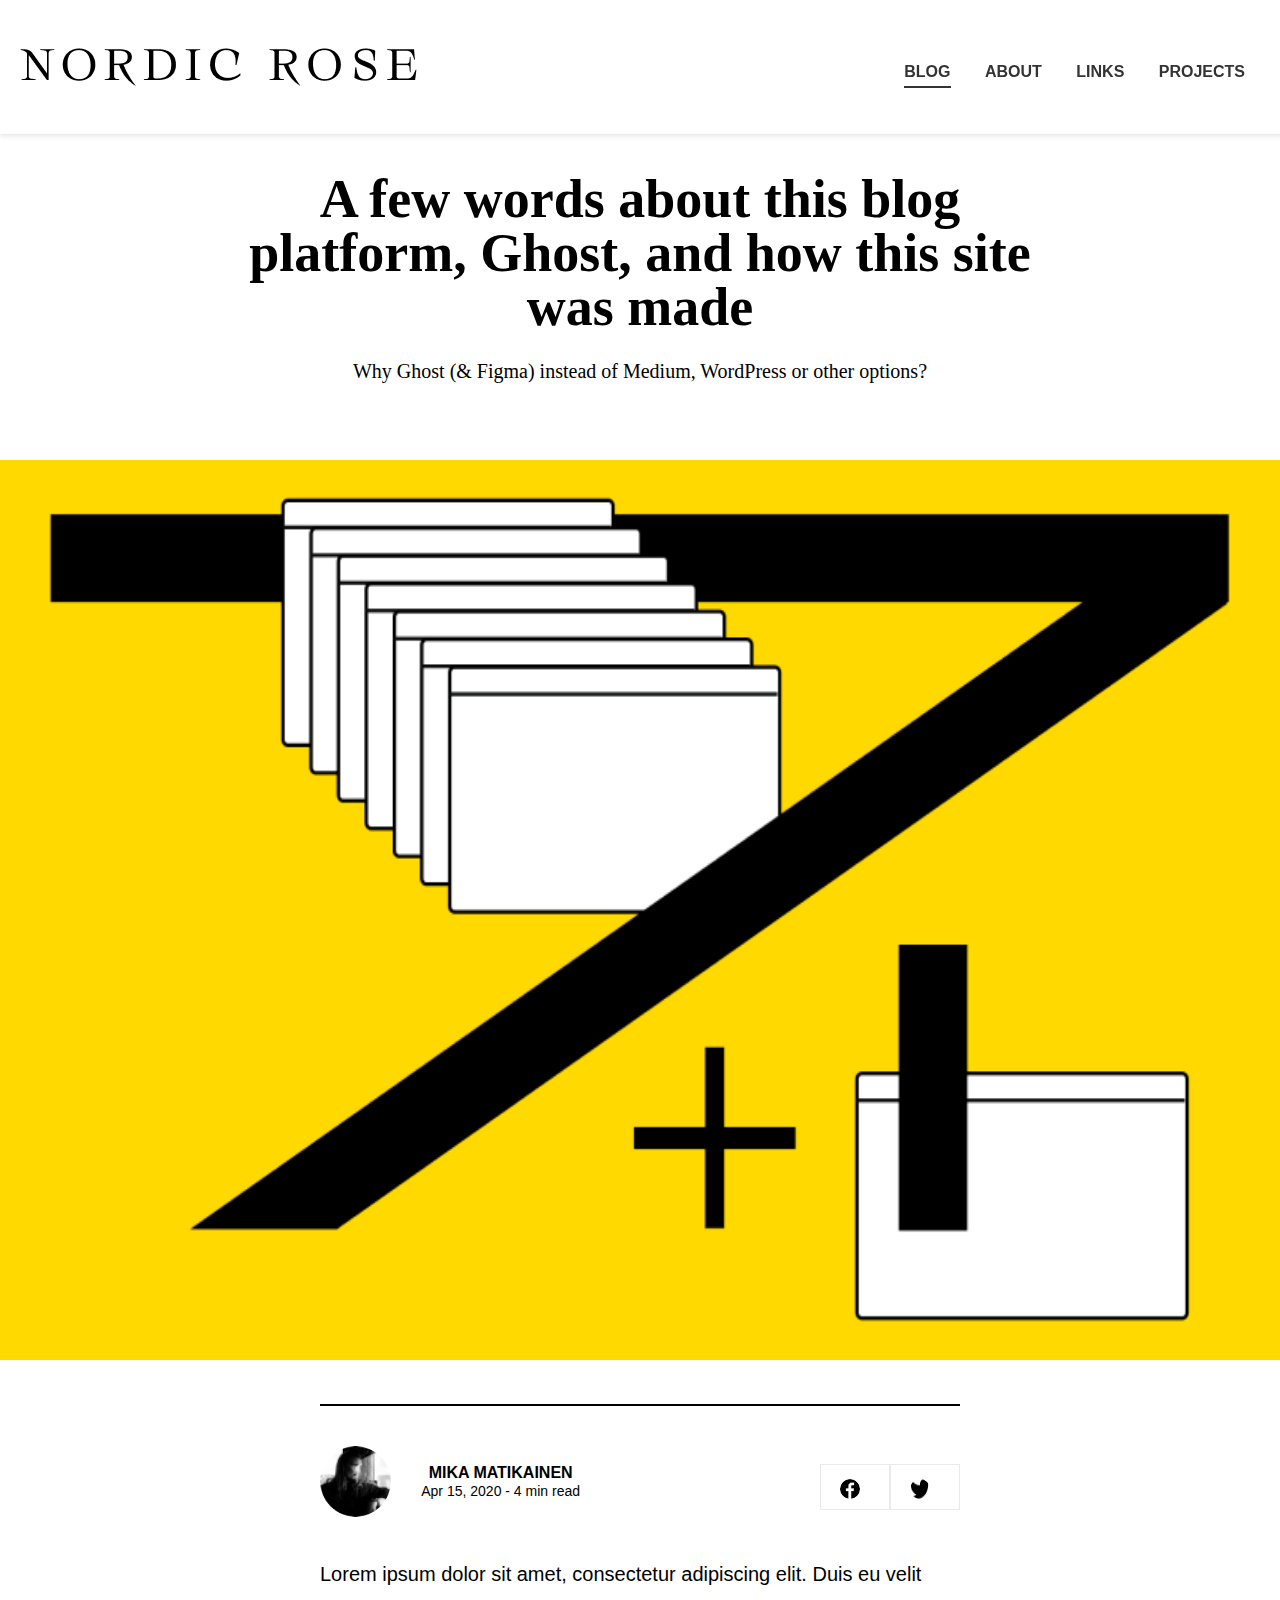
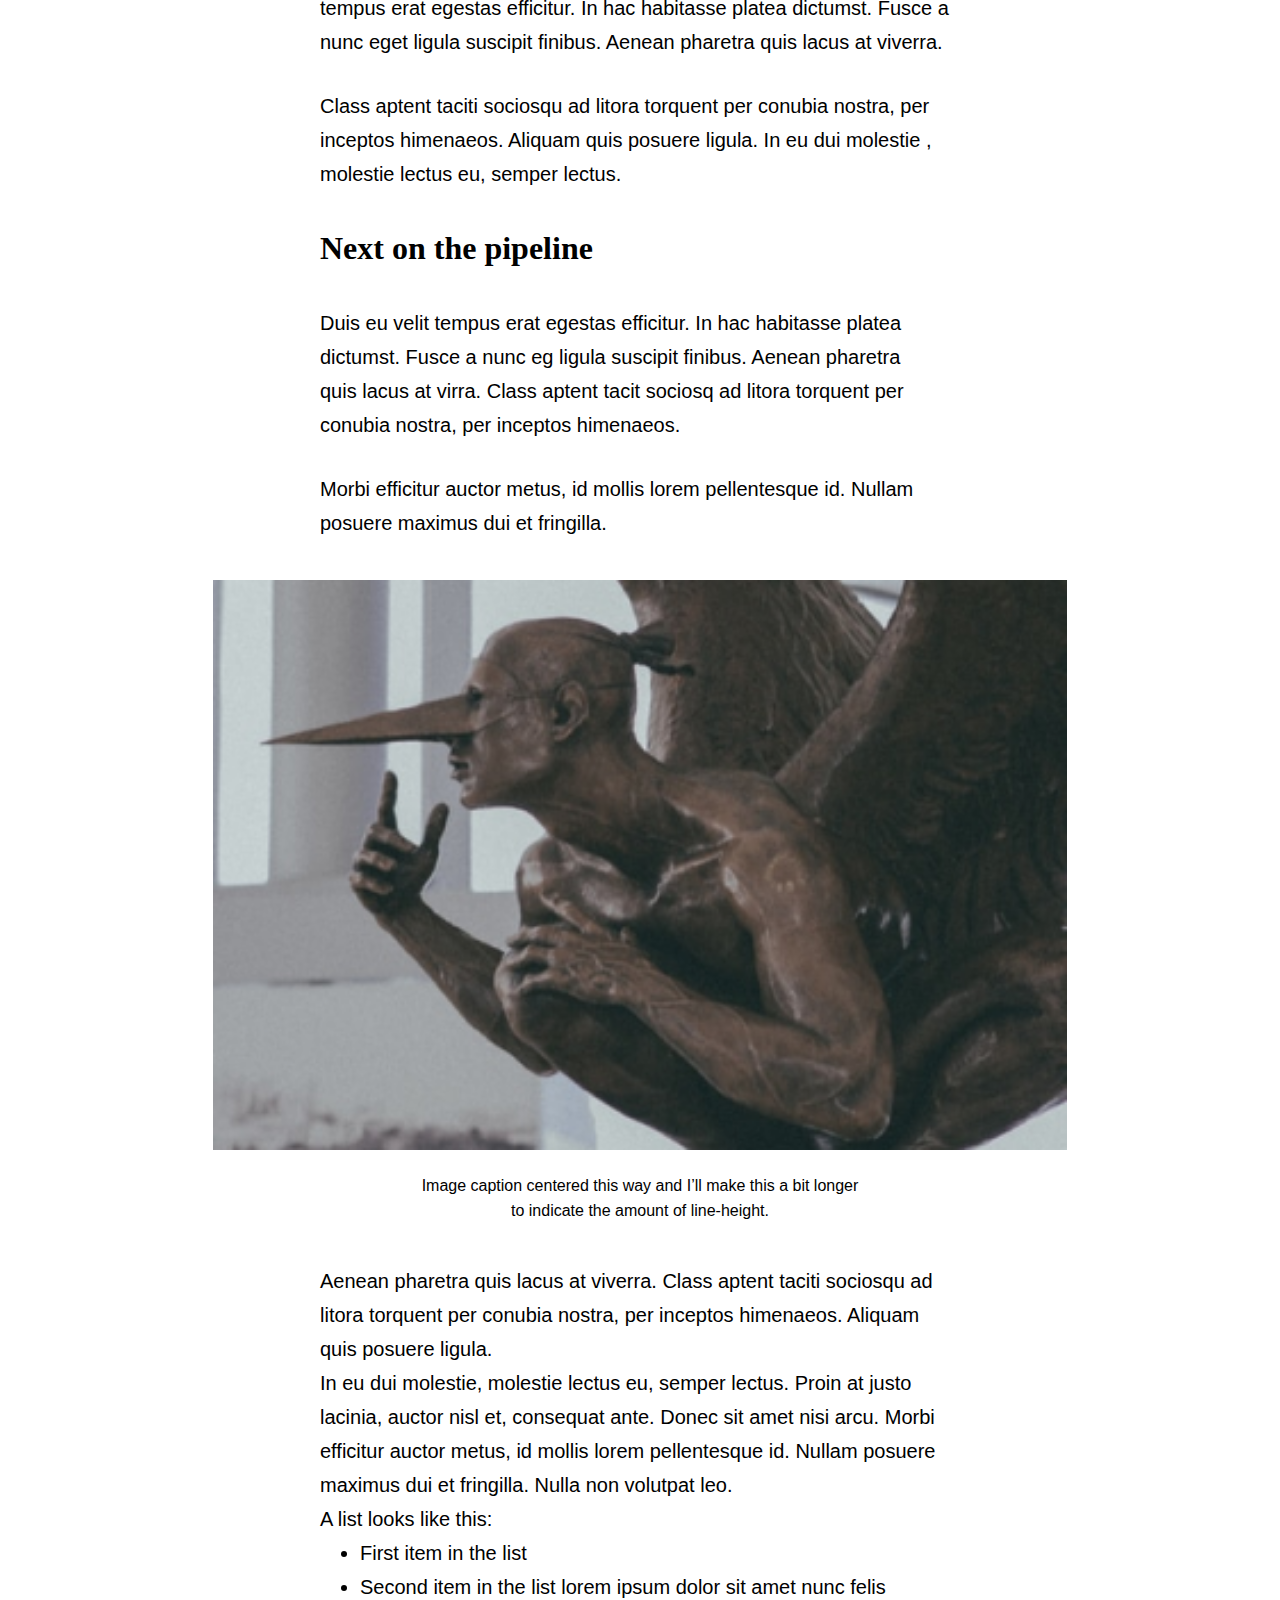
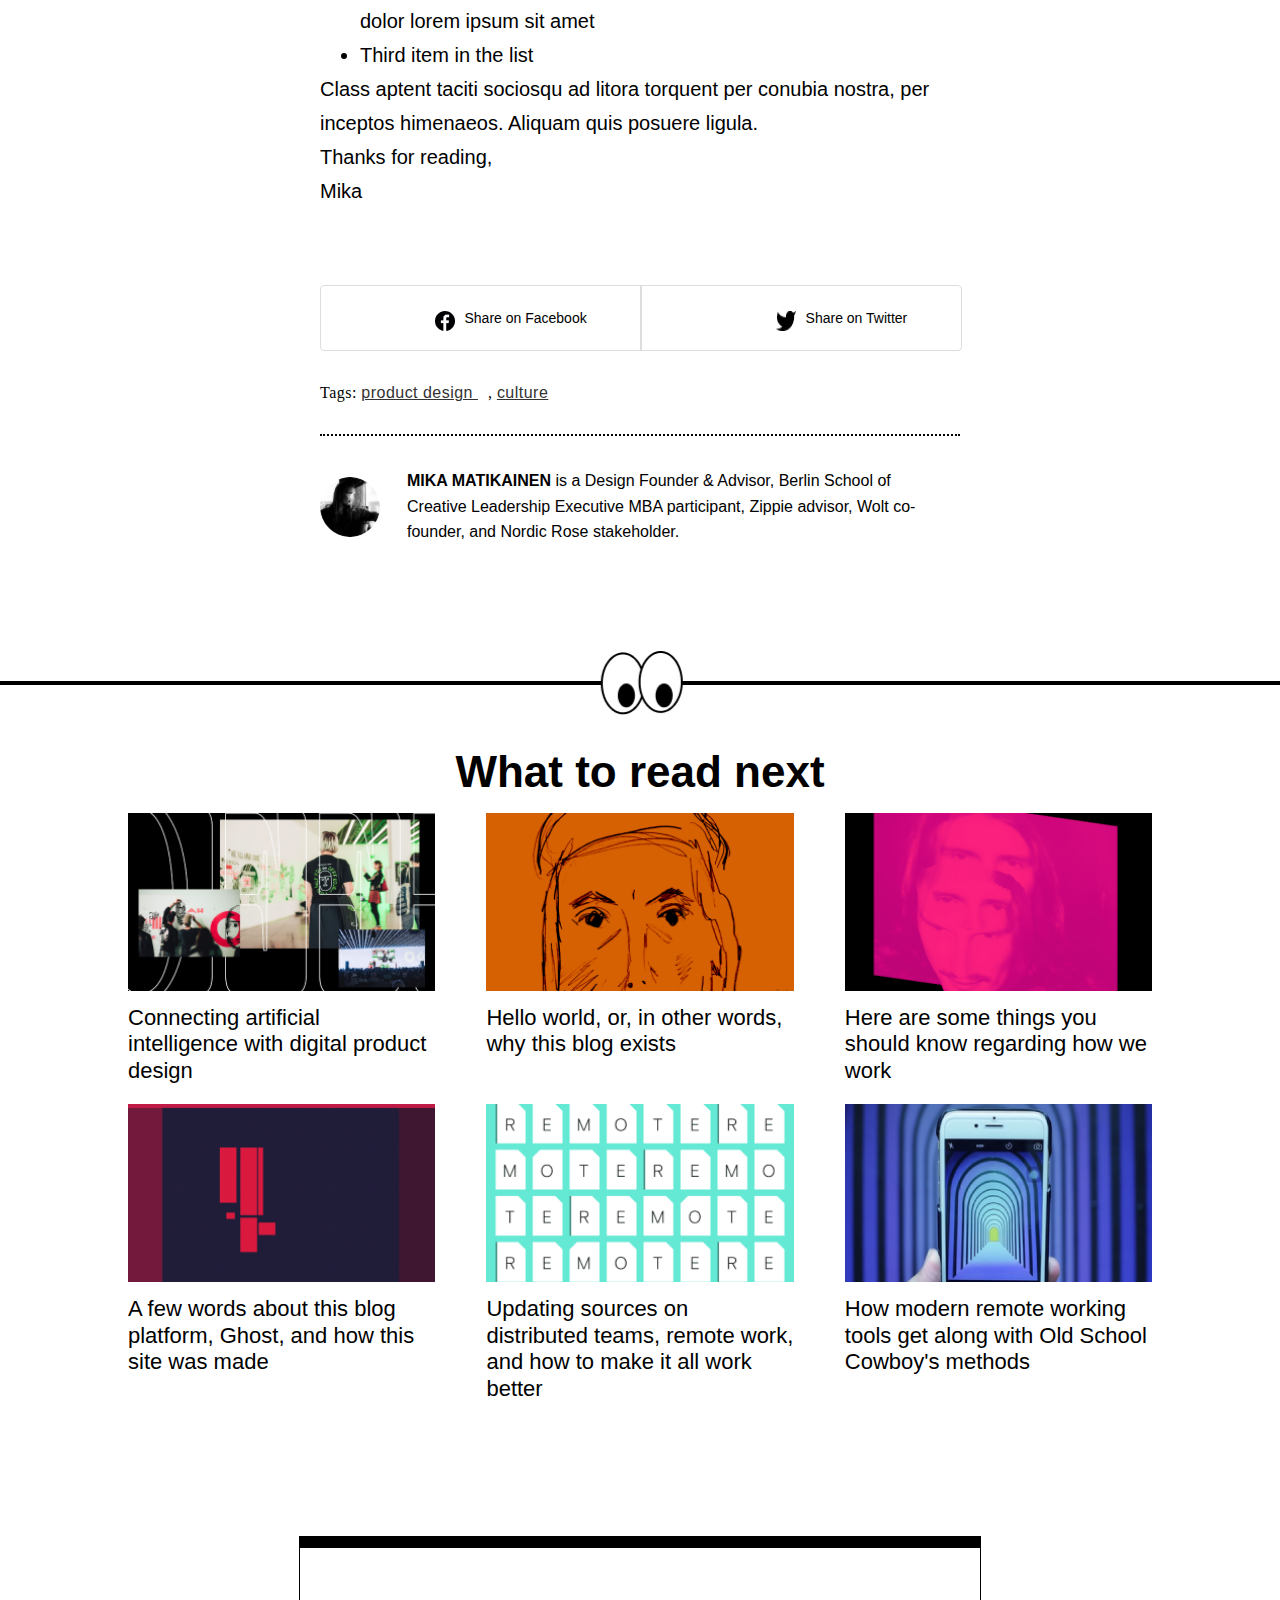
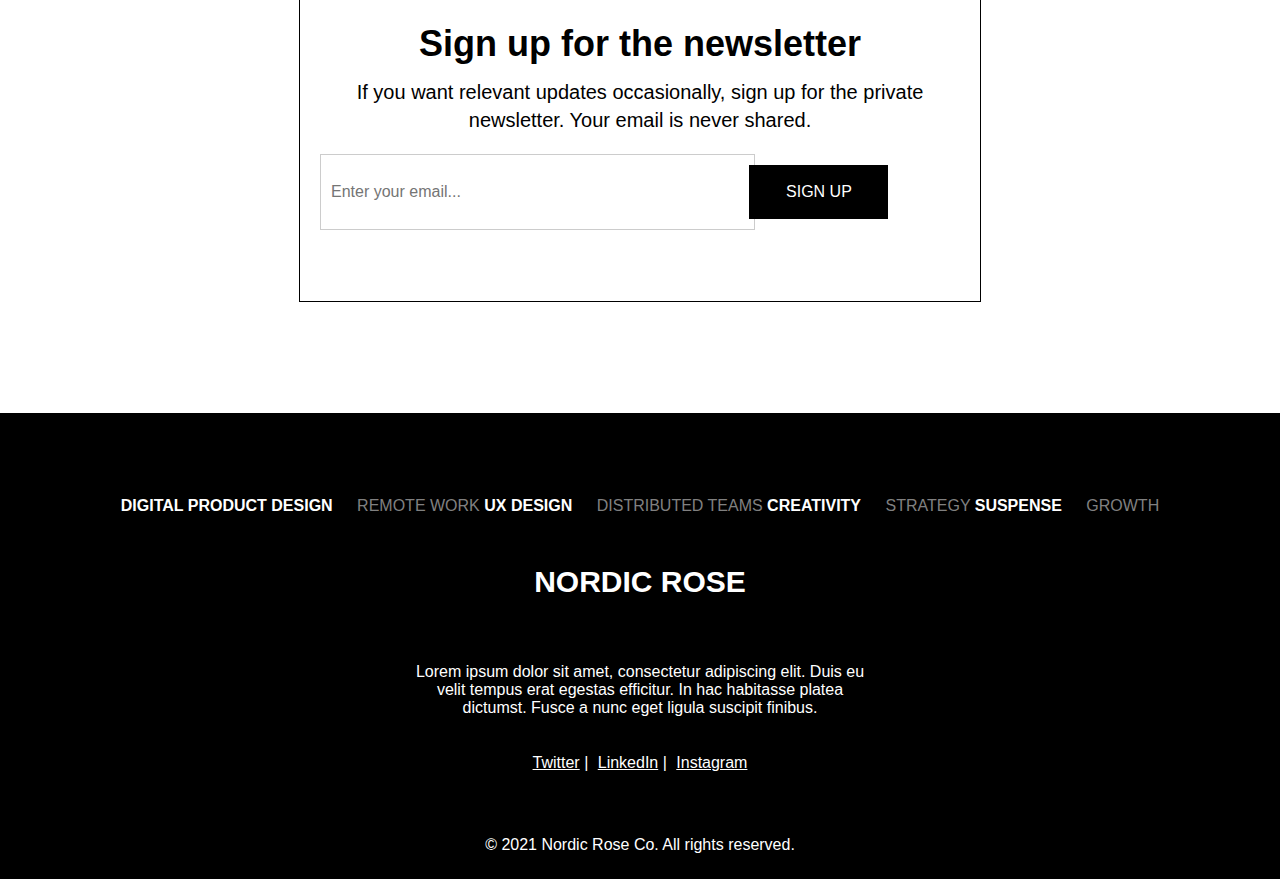
==== commit a1f0892e: "Thông điệp commit của bạn" ====
--- a/Article/article1.html
+++ b/Article/article1.html
@@ -37,8 +37,10 @@
           width="1440px"
         />
       </div>
-      <hr />
-      <div class="articles">
+    
+      <div >
+       <div class="articles">
+        <hr />
         <div class="author">
           <div class="sub_author">
             <img
@@ -135,8 +137,10 @@
           <h3>Next on the pipeline</h3>
           <p>This lovely web is full of everything which is created I don't know what in mind, considering that sometimes totally bonkers stuff might be highly relevant if it has the right kind of thinking behind it. </p>
         </div>
+       </div>
+        
         <div class="image-container">
-          <img
+          <div class="images"><img
             alt="Statue of a person with a long nose and wings"
             height="400"
             src="../image/Rectangle 8_mobile.png"
@@ -145,7 +149,8 @@
             Image caption centered this way and I’ll make this a bit longer
             <br />
             to indicate the amount of line-height.
-          </p>
+          </p></div>
+         <div class="articles">
           <div class="caption_pc">
             <p>
               Aenean pharetra quis lacus at viverra. Class aptent taciti sociosqu
@@ -244,17 +249,20 @@
           <img alt="Profile picture of Mika Matikainen" height="70" src="../image/Mask Group.png" width="70">
            <div class="author-info">
             <p>
-            <strong>
+            <span>
              MIKA MATIKAINEN
-            </strong>
+            </span>
+            is a Design Founder &amp; Advisor, Berlin School of Creative Leadership Executive MBA participant, Zippie advisor, Wolt co-founder, and Nordic Rose stakeholder.
 
-            <p class="auth"> is a Design Founder &amp; Advisor, Berlin School of Creative Leadership Executive MBA participant, Zippie advisor, Wolt co-founder, and Nordic Rose stakeholder.</p>
+            
      </p>
     </div>
           </p>
            </div>
           </img>
          </div>
+         </div>
+
          <div class="dividers">
           <div class="eyes">
            <img src="../image/Group 10.png" alt="">
@@ -262,63 +270,64 @@
           <div class="line">
           </div>
          </div>
-         <div class="containers">
-          <h1>
-           What to read next
-          </h1>
-          <div class="grid">
-           <div class="grid-item">
-            <img alt="Connecting artificial intelligence with digital product design" height="176" src="../image/Rectangle 13.png" width="304"/>
-            <p>
-             Connecting artificial intelligence with digital product design
-            </p>
-           </div>
-           <div class="grid-item">
-            <img alt="Hello world, or, in other words, why this blog exists" height="176" src="../image/Rectangle 13 (1).png" width="304"/>
-            <p>
-             Hello world, or, in other words, why this blog exists
-            </p>
-           </div>
-           <div class="grid-item">
-            <img alt="Here are some things you should know regarding how we work" height="176" src="../image/Rectangle 12.png" width="304"/>
-            <p>
-             Here are some things you should know regarding how we work
-            </p>
-           </div>
-           <div class="grid-item">
-            <img alt="A few words about this blog platform, Ghost, and how this site was made" height="176" src="../image/Rectangle 37.png" width="304"/>
-            <p>
-             A few words about this blog platform, Ghost, and how this site was made
-            </p>
-           </div>
-           <div class="grid-item">
-            <img alt="Updating sources on distributed teams, remote work, and how to make it all work better" height="176" src="../image/Rectangle 39.png" width="304"/>
-            <p>
-             Updating sources on distributed teams, remote work, and how to make it all work better
-            </p>
-           </div>
-           <div class="grid-item">
-            <img alt="How modern remote working tools get along with Old School Cowboy's methods" height="176" src="../image/Rectangle 19.png" width="304"/>
-            <p>
-             How modern remote working tools get along with Old School Cowboy's methods
-            </p>
-           </div>
-          </div>
-          <div class="newsletter">
-           <h2>
-            Sign up for the newsletter
-           </h2>
-           <p>
-            If you want relevant updates occasionally, sign up for the private newsletter. Your email is never shared.
-           </p>
-           <input placeholder="Enter your email..." type="email"/>
-           <button>
-            SIGN UP
-           </button>
-          </div>
-         </div>
+        
         
     </div>
+    <div class="containers">
+      <h1>
+       What to read next
+      </h1>
+      <div class="grid">
+       <div class="grid-item">
+        <img alt="Connecting artificial intelligence with digital product design" height="176" src="../image/Rectangle 13.png" width="304"/>
+        <p>
+         Connecting artificial intelligence with digital product design
+        </p>
+       </div>
+       <div class="grid-item">
+        <img alt="Hello world, or, in other words, why this blog exists" height="176" src="../image/Rectangle 13 (1).png" width="304"/>
+        <p>
+         Hello world, or, in other words, why this blog exists
+        </p>
+       </div>
+       <div class="grid-item">
+        <img alt="Here are some things you should know regarding how we work" height="176" src="../image/Rectangle 12.png" width="304"/>
+        <p>
+         Here are some things you should know regarding how we work
+        </p>
+       </div>
+       <div class="grid-item">
+        <img alt="A few words about this blog platform, Ghost, and how this site was made" height="176" src="../image/Rectangle 37.png" width="304"/>
+        <p>
+         A few words about this blog platform, Ghost, and how this site was made
+        </p>
+       </div>
+       <div class="grid-item">
+        <img alt="Updating sources on distributed teams, remote work, and how to make it all work better" height="176" src="../image/Rectangle 39.png" width="304"/>
+        <p>
+         Updating sources on distributed teams, remote work, and how to make it all work better
+        </p>
+       </div>
+       <div class="grid-item">
+        <img alt="How modern remote working tools get along with Old School Cowboy's methods" height="176" src="../image/Rectangle 19.png" width="304"/>
+        <p>
+         How modern remote working tools get along with Old School Cowboy's methods
+        </p>
+       </div>
+      </div>
+      <div class="newsletter">
+       <h2>
+        Sign up for the newsletter
+       </h2>
+       <p>
+        If you want relevant updates occasionally, sign up for the private newsletter. Your email is never shared.
+       </p>
+       <input placeholder="Enter your email..." type="email"/>
+       <button>
+        SIGN UP
+       </button>
+      </div>
+     </div>
     <footer>
       <p>
         <span class="bold">DIGITAL PRODUCT DESIGN</span>
--- a/Article/Article.css
+++ b/Article/Article.css
@@ -73,8 +73,9 @@
 .articles {
   text-align: center;
   margin: 40px 0;
-  margin-left: 500px;
-  margin-right: 500px;
+  margin-left: auto;
+  margin-right: auto;
+  max-width: 640px;
 }
 .articles h2 {
   font-family: "New York Extra Large", sans-serif;
@@ -119,7 +120,7 @@
   color: #fff;
   text-align: center;
   padding: 20px 0;
-  margin-top: 40px;
+  margin-top: 111px;
 }
 footer p {
   margin: 5px 0;
@@ -139,8 +140,7 @@
   height: 2px; /* Đặt độ dày cho đường gạch */
   background-color: black; /* Màu sắc của đường gạch */
   margin: 20px 0; /* Khoảng cách trên và dưới */
-  width: 30%;
-  margin-left: 650px;
+  width: 100%;
 }
 .light {
   color: gray; /* Màu nhạt cho chữ */
@@ -179,8 +179,7 @@
   font-weight: 700;
   line-height: 54px;
   text-align: center;
-  margin-left: 291px;
-  margin-right: 291px;
+  margin: 0 auto;
 }
 .heros img {
   width: 100vw;
@@ -199,9 +198,12 @@
   align-items: center;
   margin-bottom: 20px;
   margin-left: 150px;
+  justify-content: space-between;
 }
 .sub_author {
   display: flex;
+  align-items: center;
+  gap: 16px;
 }
 .sub_author img {
   width: 140px;
@@ -214,8 +216,8 @@
   text-align: left;
 }
 .social-icons {
-  margin-left: auto; /* Đẩy phần social-icons sang bên phải */
-  margin-right: 150px;
+  width: 140px;
+  height: 44px;
 }
 .social-icons__mobile {
   display: none;
@@ -273,6 +275,7 @@
   line-height: 51.2px;
   text-align: left;
 }
+
 .image-container img {
   width: 854px;
   height: 570px;
@@ -309,7 +312,6 @@
 .image-container img {
   width: 854px;
   height: 570px;
-  margin-top: 30px;
 }
 .image-container {
   font-family: "SF Pro Display", sans-serif;
@@ -320,9 +322,9 @@
 }
 .image-container p {
   font-family: "New York Medium", sans-serif;
-  font-size: 20px;
+  font-size: 16px;
   font-weight: 400px;
-  line-height: 34px;
+  line-height: 25.6px;
 }
 .image-container ul li {
   font-family: "New York Medium", sans-serif;
@@ -333,8 +335,8 @@
 .social-share {
   display: flex;
   justify-content: space-between;
-  margin: 20px 0;
-  padding: 10px;
+  margin-top: 77px;
+  margin-bottom: 32px;
   border: 1px solid #ddd;
   border-radius: 4px;
   width: 640px;
@@ -362,6 +364,7 @@
 .tags {
   margin: 20px 0;
   text-align: left;
+  margin-bottom: 32px;
 }
 .tags a {
   color: #333;
@@ -413,8 +416,8 @@
   justify-content: center;
 }
 .social-icons a img {
-  width: 29.62px !important;
-  height: 16px !important;
+  width: 20px !important;
+  height: 20px !important;
   margin-top: 5px;
 }
 .share_mobile {
@@ -422,7 +425,7 @@
 }
 .divider {
   width: 2px;
-  height: 80px;
+  height: 100%;
   background-color: #ddd;
   margin: 0 10px;
   border: 1px;
@@ -498,11 +501,11 @@
 }
 .containers h1 {
   font-family: "New York Extra Large", sans-serif;
-  font-size: 66px;
+  font-size: 44px;
   line-height: 28px;
   font-weight: 700px;
   text-align: center;
-  margin-top: 40.07px;
+  margin-top: 73px;
 }
 h1 {
   font-size: 2em;
@@ -533,7 +536,8 @@
 .newsletter {
   border: 1px solid #000;
   padding: 20px;
-  margin: 40px 0;
+  margin-left: auto;
+  margin-right: auto;
   width: 640px;
   height: 313px;
   margin-top: 114px;
@@ -578,6 +582,10 @@
   position: relative;
   margin-top: 136px;
 }
+.heros h2 {
+  max-width: 858px;
+  text-align: center;
+}
 .dividers .line {
   flex-grow: 0;
   height: 4px;
@@ -616,24 +624,24 @@
 .authors {
   display: flex;
   align-items: center;
+  gap: 23px;
 }
 .authors img {
   border-radius: 50%;
   width: 60px;
   height: 60px;
-  margin-right: 15px;
 }
 .author-text {
   font-size: 16px;
   line-height: 1.5;
 }
-.author-info strong {
+.author-info span {
   font-weight: bold;
   text-align: left;
 }
 .author-info p {
   margin: 0;
-  margin-left: 50px;
+  text-align: left;
 }
 .author-info .auth {
   font-family: SF Pro Text;
@@ -648,11 +656,18 @@
 hr {
   background-color: black;
   border: 3px;
-  margin-left: 500px;
-}
-.image-container img {
-  margin-left: -44px;
-}
+}
+
+.images {
+  max-width: 854px;
+  margin: 0 auto;
+}
+.dot {
+  border-top: 2px dotted black;
+  width: 100%;
+  margin-bottom: 32px;
+}
+
 @media (max-width: 768px) {
   .header {
     font-size: 64px;
@@ -679,6 +694,9 @@
   }
   .font-description {
     font-size: 18px;
+  }
+  .footer {
+    margin-top: 111px;
   }
   /* |-----------------------
     -| Listing
@@ -735,8 +753,11 @@
     width: 100%;
   }
   .articles {
-    text-align: center;
-    margin: 40px 0;
+    display: flex;
+    flex-direction: column;
+    align-items: center;
+
+    justify-content: center;
   }
   .article-row {
     display: grid;
@@ -775,11 +796,11 @@
   .heros h2 {
     font-family: "New York Extra Large", sans-serif;
     font-size: 36px;
-    margin: 20px 10px 24px;
-    width: 400px;
+    width: 335px;
     line-height: 42.96px;
     text-align: center;
     margin-left: 15px;
+    margin: 0 auto;
   }
   .heros p {
     font-family: "SF Mono";
@@ -797,10 +818,11 @@
     display: flex;
     flex-direction: column;
     align-items: center;
+    margin-bottom: 32px;
   }
   .authors {
     display: flex;
-
+    margin-top: 32px;
     align-items: center;
   }
   .authors img {
@@ -881,6 +903,7 @@
   }
   .content1_mobile {
     display: block;
+    margin-top: 30px;
   }
   .content1_mobile p:nth-child(1) {
     width: 350px;
@@ -977,7 +1000,7 @@
   }
   .dot {
     border-top: 2px dotted black;
-    width: 90%;
+    width: 100%;
     margin: 0px auto;
   }
   .dividers {
@@ -1001,11 +1024,12 @@
     height: 64.29px;
   }
   .containers h1 {
-    font-family: N "ew York Extra Large";
+    font-family: "New York Extra Large";
     font-size: 32px;
     font-weight: 700;
     line-height: 38.19px;
     text-align: center;
+    margin-top: 62px;
   }
   .grid {
     display: grid;
@@ -1084,3 +1108,47 @@
     margin-right: -35px;
   }
 }
+@media screen and (min-width: 768px) and (max-width: 911px) {
+  */ header {
+    height: 65px;
+  }
+  header img {
+    width: 217px;
+  }
+  header h1 {
+    margin-left: 24px;
+  }
+  nav {
+    display: none;
+  }
+  header .img_nav__mobile {
+    display: block;
+    padding: 27px 40px 24px;
+    /* height: 60px; */
+  }
+  header .img_nav__mobile img {
+    width: 27px;
+  }
+  .heros h2 {
+    margin-left: auto;
+    margin-right: auto;
+  }
+  .heros img {
+    height: 500px;
+    object-fit: cover;
+  }
+
+  .containers h1 {
+    font-size: 50px;
+    margin-top: 60px;
+  }
+  .newsletter {
+    width: 640px;
+    height: 313px;
+    margin-left: auto;
+    margin-right: auto;
+  }
+  .footer {
+    margin-top: 111px;
+  }
+}
